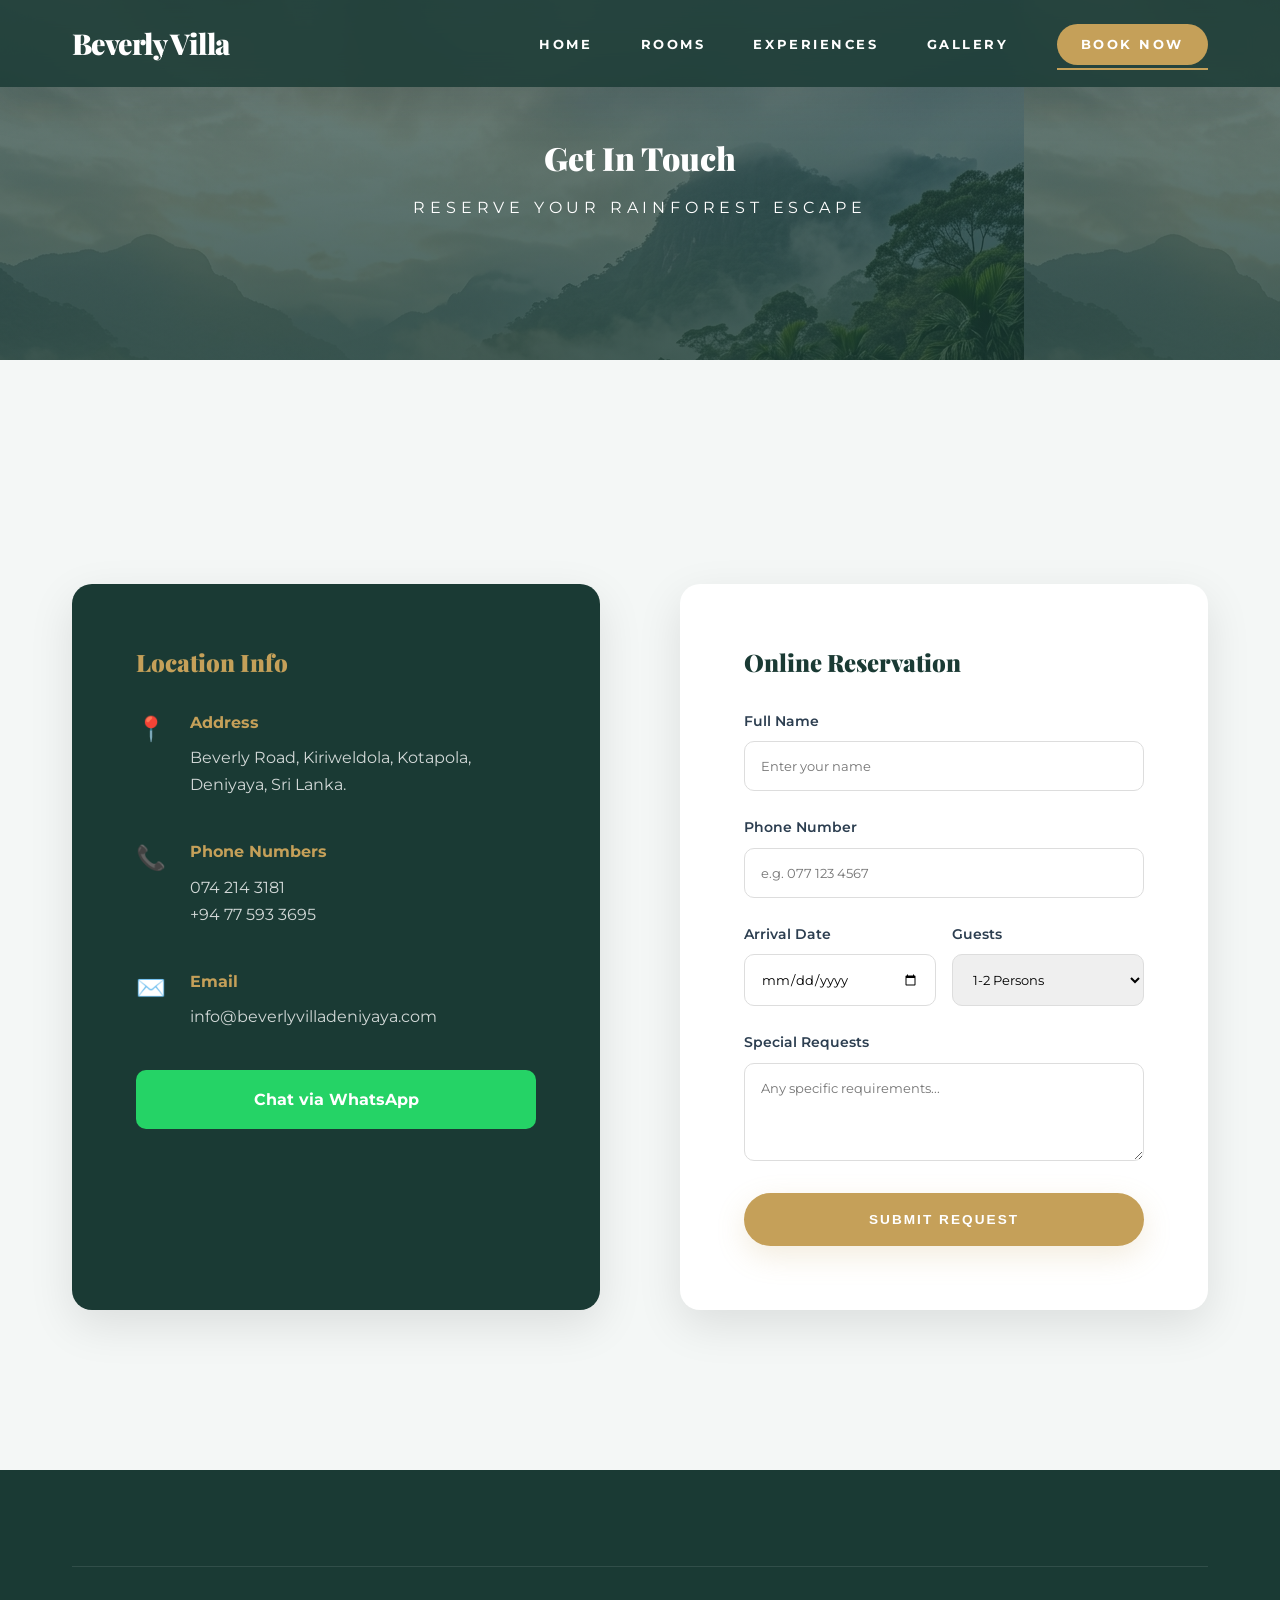
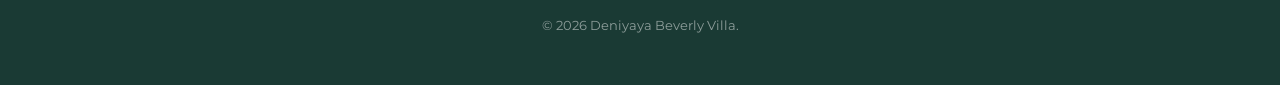
==== contact.html @ 6ed85431 "Initial commit: Supiri premium version of Beverly Villa website" ====
<!DOCTYPE html>
<html lang="en">
<head>
  <meta charset="UTF-8">
  <meta name="viewport" content="width=device-width, initial-scale=1.0">
  <title>Contact & Reservations — Deniyaya Beverly Villa</title>
  <link rel="stylesheet" href="style.css">
  <style>
    .contact-grid {
      display: grid;
      grid-template-columns: 1fr 1fr;
      gap: 5rem;
      margin-top: 4rem;
    }
    .contact-info-card {
      background: var(--forest);
      color: var(--white);
      padding: 4rem;
      border-radius: 20px;
      box-shadow: var(--shadow);
    }
    .info-item {
      margin-bottom: 2.5rem;
      display: flex;
      gap: 1.5rem;
      align-items: flex-start;
    }
    .info-icon {
      font-size: 1.5rem;
      color: var(--gold);
    }
    .info-text h4 { margin-bottom: 0.5rem; color: var(--gold); }
    .info-text p { opacity: 0.8; }
    
    .reservation-form {
      background: var(--white);
      padding: 4rem;
      border-radius: 20px;
      box-shadow: var(--shadow);
    }
    .form-group { margin-bottom: 1.5rem; }
    .form-group label {
      display: block;
      margin-bottom: 0.5rem;
      font-weight: 600;
      font-size: 0.9rem;
      color: var(--text);
    }
    .form-control {
      width: 100%;
      padding: 1rem;
      border: 1px solid #ddd;
      border-radius: 10px;
      font-family: inherit;
      transition: var(--transition);
    }
    .form-control:focus {
      outline: none;
      border-color: var(--gold);
      box-shadow: 0 0 10px rgba(197,160,89,0.1);
    }
    .whatsapp-btn {
      display: flex;
      align-items: center;
      justify-content: center;
      gap: 1rem;
      background: #25D366;
      color: white;
      padding: 1rem;
      border-radius: 10px;
      margin-top: 2rem;
      font-weight: 700;
    }
    @media (max-width: 992px) {
      .contact-grid { grid-template-columns: 1fr; }
    }
  </style>
</head>
<body>

  <!-- NAVIGATION -->
  <nav class="navbar scrolled">
    <div class="container nav-content">
      <a href="index.html" class="logo">
        <span>Beverly Villa</span>
      </a>
      <ul class="nav-links">
        <li><a href="index.html">Home</a></li>
        <li><a href="rooms.html">Rooms</a></li>
        <li><a href="experiences.html">Experiences</a></li>
        <li><a href="gallery.html">Gallery</a></li>
        <li><a href="contact.html" class="active nav-cta">Book Now</a></li>
      </ul>
    </div>
  </nav>

  <header class="inner-hero" style="background: linear-gradient(rgba(26,58,52,0.6), rgba(26,58,52,0.8)), url('assets/hero.png'); height: 40vh; display: flex; align-items: center; justify-content: center; color: white;">
    <div class="container" style="text-align: center;">
      <h1>Get In Touch</h1>
      <p style="text-transform: uppercase; letter-spacing: 0.3em; margin-top: 1rem;">Reserve Your Rainforest Escape</p>
    </div>
  </header>

  <section class="section">
    <div class="container">
      <div class="contact-grid">
        
        <div class="contact-info-card">
          <h2 style="margin-bottom: 2rem; color: var(--gold);">Location Info</h2>
          <div class="info-item">
            <div class="info-icon">📍</div>
            <div class="info-text">
              <h4>Address</h4>
              <p>Beverly Road, Kiriweldola, Kotapola, Deniyaya, Sri Lanka.</p>
            </div>
          </div>
          <div class="info-item">
            <div class="info-icon">📞</div>
            <div class="info-text">
              <h4>Phone Numbers</h4>
              <p>074 214 3181</p>
              <p>+94 77 593 3695</p>
            </div>
          </div>
          <div class="info-item">
            <div class="info-icon">✉️</div>
            <div class="info-text">
              <h4>Email</h4>
              <p>info@beverlyvilladeniyaya.com</p>
            </div>
          </div>
          <a href="https://wa.me/94775933695" class="whatsapp-btn">
             Chat via WhatsApp
          </a>
        </div>

        <div class="reservation-form">
          <h2 style="margin-bottom: 2rem; color: var(--forest);">Online Reservation</h2>
          <form onsubmit="event.preventDefault(); alert('Booking request sent! We will contact you soon.');">
            <div class="form-group">
              <label>Full Name</label>
              <input type="text" class="form-control" placeholder="Enter your name" required>
            </div>
            <div class="form-group">
              <label>Phone Number</label>
              <input type="tel" class="form-control" placeholder="e.g. 077 123 4567" required>
            </div>
            <div style="display: grid; grid-template-columns: 1fr 1fr; gap: 1rem;">
              <div class="form-group">
                <label>Arrival Date</label>
                <input type="date" class="form-control" required>
              </div>
              <div class="form-group">
                <label>Guests</label>
                <select class="form-control">
                  <option>1-2 Persons</option>
                  <option>3-5 Persons</option>
                  <option>6-10 Persons</option>
                  <option>10+ Persons (Full Villa)</option>
                </select>
              </div>
            </div>
            <div class="form-group">
              <label>Special Requests</label>
              <textarea class="form-control" rows="4" placeholder="Any specific requirements..."></textarea>
            </div>
            <button type="submit" class="btn" style="width: 100%; border: none; cursor: pointer;">Submit Request</button>
          </form>
        </div>

      </div>
    </div>
  </section>

  <!-- FOOTER -->
  <footer>
    <div class="container">
      <div class="footer-bottom">
        &copy; 2026 Deniyaya Beverly Villa.
      </div>
    </div>
  </footer>

</body>
</html>
---- style.css ----
@import url('https://fonts.googleapis.com/css2?family=Montserrat:wght@300;400;600;700&family=Playfair+Display:wght@700;900&display=swap');

:root {
  --forest: #1A3A34;
  --forest-light: #2D5A51;
  --forest-dark: #0F231F;
  --gold: #C5A059;
  --gold-light: #D4B67E;
  --mist: #F4F7F6;
  --text: #2C3E50;
  --text-muted: #7F8C8D;
  --white: #FFFFFF;
  --glass: rgba(255, 255, 255, 0.1);
  --glass-dark: rgba(26, 58, 52, 0.85);
  --shadow: 0 15px 45px rgba(0,0,0,0.1);
  --shadow-gold: 0 10px 30px rgba(197,160,89,0.2);
  --transition: all 0.5s cubic-bezier(0.4, 0, 0.2, 1);
}

html {
  scroll-behavior: smooth;
}

/* ── PRELOADER ── */
#preloader {
  position: fixed;
  inset: 0;
  background: var(--forest-dark);
  z-index: 9999;
  display: flex;
  align-items: center;
  justify-content: center;
  transition: opacity 0.8s ease;
}

#preloader.fade-out {
  opacity: 0;
  pointer-events: none;
}

.loader-content { text-align: center; }
.loader-logo {
  font-family: 'Playfair Display', serif;
  font-size: 2.5rem;
  color: var(--gold);
  margin-bottom: 2rem;
  letter-spacing: 0.2em;
}

.loader-bar {
  width: 200px;
  height: 2px;
  background: rgba(197,160,89,0.1);
  margin: 0 auto;
  position: relative;
  overflow: hidden;
}

.loader-bar span {
  position: absolute;
  top: 0;
  left: -100%;
  width: 100%;
  height: 100%;
  background: var(--gold);
  animation: loading 2s infinite;
}

@keyframes loading {
  0% { left: -100%; }
  100% { left: 100%; }
}

/* ── CUSTOM CURSOR ── */
#cursor {
  width: 10px;
  height: 10px;
  background: var(--gold);
  border-radius: 50%;
  position: fixed;
  pointer-events: none;
  z-index: 10000;
  transition: transform 0.1s;
}

#cursor-blur {
  width: 400px;
  height: 400px;
  background: radial-gradient(circle, rgba(197,160,89,0.05) 0%, transparent 70%);
  position: fixed;
  pointer-events: none;
  z-index: 9998;
  transform: translate(-50%, -50%);
}

/* ── CUSTOM SCROLLBAR ── */
::-webkit-scrollbar { width: 10px; }
::-webkit-scrollbar-track { background: var(--mist); }
::-webkit-scrollbar-thumb { background: var(--gold); border-radius: 10px; border: 3px solid var(--mist); }
::-webkit-scrollbar-thumb:hover { background: var(--forest); }

* {
  margin: 0;
  padding: 0;
  box-sizing: border-box;
}

body {
  font-family: 'Montserrat', sans-serif;
  color: var(--text);
  background-color: var(--mist);
  line-height: 1.7;
  overflow-x: hidden;
}

h1, h2, h3 {
  font-family: 'Playfair Display', serif;
  font-weight: 900;
  line-height: 1.2;
}

a {
  text-decoration: none;
  color: inherit;
  transition: var(--transition);
}

ul { list-style: none; }

img { max-width: 100%; display: block; }

.container {
  max-width: 1200px;
  margin: 0 auto;
  padding: 0 2rem;
}

/* ── NAVIGATION ── */
.navbar {
  position: fixed;
  top: 0;
  left: 0;
  width: 100%;
  padding: 2rem 0;
  z-index: 1000;
  transition: var(--transition);
}

.navbar.scrolled {
  background: var(--glass-dark);
  backdrop-filter: blur(15px);
  padding: 1.2rem 0;
  box-shadow: var(--shadow);
}

.nav-content {
  display: flex;
  justify-content: space-between;
  align-items: center;
}

.logo {
  font-family: 'Playfair Display', serif;
  font-size: 1.8rem;
  font-weight: 900;
  color: var(--white);
  display: flex;
  align-items: center;
  gap: 0.8rem;
  letter-spacing: -0.02em;
}

.nav-links {
  display: flex;
  gap: 3rem;
  align-items: center;
}

.nav-links a {
  font-size: 0.8rem;
  font-weight: 700;
  text-transform: uppercase;
  letter-spacing: 0.2em;
  color: var(--white);
  position: relative;
}

.nav-links a::after {
  content: '';
  position: absolute;
  bottom: -5px;
  left: 0;
  width: 0;
  height: 2px;
  background: var(--gold);
  transition: var(--transition);
}

.nav-links a:hover::after,
.nav-links a.active::after {
  width: 100%;
}

.nav-cta {
  background: var(--gold);
  color: var(--white) !important;
  padding: 0.8rem 1.5rem;
  border-radius: 50px;
  font-size: 0.8rem !important;
}

/* ── HERO ── */
.hero {
  height: 100vh;
  display: flex;
  align-items: center;
  justify-content: center;
  text-align: center;
  color: var(--white);
  position: relative;
  overflow: hidden;
}

.hero-bg {
  position: absolute;
  top: 0;
  left: 0;
  width: 100%;
  height: 100%;
  background: linear-gradient(rgba(26,58,52,0.4), rgba(26,58,52,0.6)), url('assets/hero.png');
  background-size: cover;
  background-position: center;
  z-index: -1;
  transform: scale(1.1);
  transition: transform 10s linear;
}

.hero:hover .hero-bg { transform: scale(1); }

.hero-content h1 {
  font-size: clamp(3rem, 8vw, 6rem);
  margin-bottom: 1rem;
}

.hero-content p {
  font-size: 1.2rem;
  letter-spacing: 0.3em;
  text-transform: uppercase;
  margin-bottom: 2.5rem;
  font-weight: 300;
}

/* ── MOBILE MENU ── */
.menu-toggle {
  display: none;
  flex-direction: column;
  gap: 6px;
  cursor: pointer;
  z-index: 1100;
}

.menu-toggle span {
  display: block;
  width: 30px;
  height: 2px;
  background: var(--white);
  transition: var(--transition);
}

.menu-toggle.active span:nth-child(1) { transform: rotate(45deg) translate(5px, 6px); }
.menu-toggle.active span:nth-child(2) { opacity: 0; }
.menu-toggle.active span:nth-child(3) { transform: rotate(-45deg) translate(5px, -6px); }

.mobile-overlay {
  position: fixed;
  inset: 0;
  background: var(--forest-dark);
  z-index: 1050;
  display: flex;
  align-items: center;
  justify-content: center;
  opacity: 0;
  visibility: hidden;
  transition: var(--transition);
}

.mobile-overlay.active {
  opacity: 1;
  visibility: visible;
}

.mobile-links {
  list-style: none;
  text-align: center;
}

.mobile-links li {
  margin: 2rem 0;
  transform: translateY(20px);
  opacity: 0;
  transition: all 0.5s ease;
}

.mobile-overlay.active .mobile-links li {
  transform: translateY(0);
  opacity: 1;
}

.mobile-links a {
  font-family: 'Playfair Display', serif;
  font-size: 2.5rem;
  color: var(--white);
  text-decoration: none;
}

.no-scroll { overflow: hidden; }

.btn {
  display: inline-block;
  padding: 1.2rem 3.5rem;
  background: var(--gold);
  color: var(--white);
  border-radius: 50px;
  font-weight: 700;
  letter-spacing: 0.15em;
  text-transform: uppercase;
  font-size: 0.85rem;
  box-shadow: var(--shadow-gold);
  position: relative;
  overflow: hidden;
  z-index: 1;
  cursor: pointer;
}

.btn::after {
  content: '';
  position: absolute;
  top: 0;
  left: 0;
  width: 0%;
  height: 100%;
  background: var(--forest);
  z-index: -1;
  transition: var(--transition);
}

.btn:hover {
  color: var(--white);
  transform: translateY(-3px);
  box-shadow: 0 15px 40px rgba(197,160,89,0.4);
}

.btn:hover::after {
  width: 100%;
}

/* ── SECTIONS ── */
.section {
  padding: 10rem 0;
  position: relative;
}

.section-header {
  text-align: center;
  margin-bottom: 6rem;
}

.section-label {
  display: block;
  font-size: 0.85rem;
  color: var(--gold);
  text-transform: uppercase;
  letter-spacing: 0.5em;
  margin-bottom: 1.5rem;
  font-weight: 700;
}

.section-title {
  font-size: clamp(2.5rem, 5vw, 4rem);
  color: var(--forest);
  margin-bottom: 2rem;
}

/* ── REVEAL ANIMATION ── */
.reveal {
  opacity: 0;
  transform: translateY(30px);
  transition: all 0.8s ease-out;
}

.reveal.active {
  opacity: 1;
  transform: translateY(0);
}

.reveal-left {
  opacity: 0;
  transform: translateX(-50px);
  transition: all 0.8s ease-out;
}

.reveal-left.active {
  opacity: 1;
  transform: translateX(0);
}

.reveal-right {
  opacity: 0;
  transform: translateX(50px);
  transition: all 0.8s ease-out;
}

.reveal-right.active {
  opacity: 1;
  transform: translateX(0);
}

/* ── ABOUT ── */
.about-grid {
  display: grid;
  grid-template-columns: 1fr 1fr;
  gap: 5rem;
  align-items: center;
}

.about-img {
  position: relative;
  border-radius: 20px;
  overflow: hidden;
  box-shadow: var(--shadow);
}

.about-text h3 {
  font-size: 2rem;
  margin-bottom: 1.5rem;
  color: var(--forest);
}

.about-text p {
  margin-bottom: 2rem;
  color: var(--text-muted);
}

/* ── FEATURES ── */
.features-grid {
  display: grid;
  grid-template-columns: repeat(3, 1fr);
  gap: 2.5rem;
}

.feature-card {
  background: var(--white);
  padding: 3rem;
  border-radius: 20px;
  text-align: center;
  transition: var(--transition);
  box-shadow: 0 5px 20px rgba(0,0,0,0.05);
}

.feature-card:hover {
  transform: translateY(-15px);
  box-shadow: var(--shadow);
}

.feature-icon {
  font-size: 3rem;
  color: var(--gold);
  margin-bottom: 1.5rem;
}

/* ── FOOTER ── */
footer {
  background: var(--forest);
  color: var(--white);
  padding: 6rem 0 3rem;
}

.footer-grid {
  display: grid;
  grid-template-columns: 2fr 1fr 1fr 1fr;
  gap: 4rem;
  margin-bottom: 4rem;
}

.footer-logo {
  font-family: 'Playfair Display', serif;
  font-size: 2rem;
  margin-bottom: 1.5rem;
}

.footer-links h4 {
  margin-bottom: 1.5rem;
  font-size: 1.1rem;
}

.footer-links li { margin-bottom: 0.8rem; }
.footer-links a { color: rgba(255,255,255,0.7); font-size: 0.9rem; }
.footer-links a:hover { color: var(--gold); }

.footer-bottom {
  padding-top: 3rem;
  border-top: 1px solid rgba(255,255,255,0.1);
  text-align: center;
  font-size: 0.8rem;
  color: rgba(255,255,255,0.5);
}

/* ── FLOATING BUTTONS ── */
.floating-btns {
  position: fixed;
  bottom: 2rem;
  right: 2rem;
  display: flex;
  flex-direction: column;
  gap: 1rem;
  z-index: 1000;
}

.float-btn {
  width: 55px;
  height: 55px;
  border-radius: 50%;
  display: flex;
  align-items: center;
  justify-content: center;
  color: white;
  font-size: 1.5rem;
  box-shadow: 0 10px 25px rgba(0,0,0,0.2);
  transition: var(--transition);
}

.float-btn:hover {
  transform: scale(1.1) translateY(-5px);
}

.float-whatsapp { background: #25D366; }
.float-top { 
  background: var(--gold); 
  opacity: 0; 
  visibility: hidden; 
  cursor: pointer;
}
.float-top.visible { opacity: 1; visibility: visible; }

/* ── RESPONSIVE ── */
@media (max-width: 1024px) {
  .about-grid { grid-template-columns: 1fr; gap: 3rem; }
  .nav-links { display: none; }
  .menu-toggle { display: flex; }
  .section { padding: 6rem 0; }
  .hero-content h1 { font-size: 3.5rem; }
}

@media (max-width: 768px) {
  .features-grid { grid-template-columns: 1fr; }
  .footer-grid { grid-template-columns: 1fr; }
}

.cursor-type {
  display: inline-block;
  background: var(--gold);
  width: 3px;
  height: 1em;
  margin-left: 5px;
  animation: blink 0.7s infinite;
  vertical-align: middle;
}

@keyframes blink {
  0%, 100% { opacity: 1; }
  50% { opacity: 0; }
}
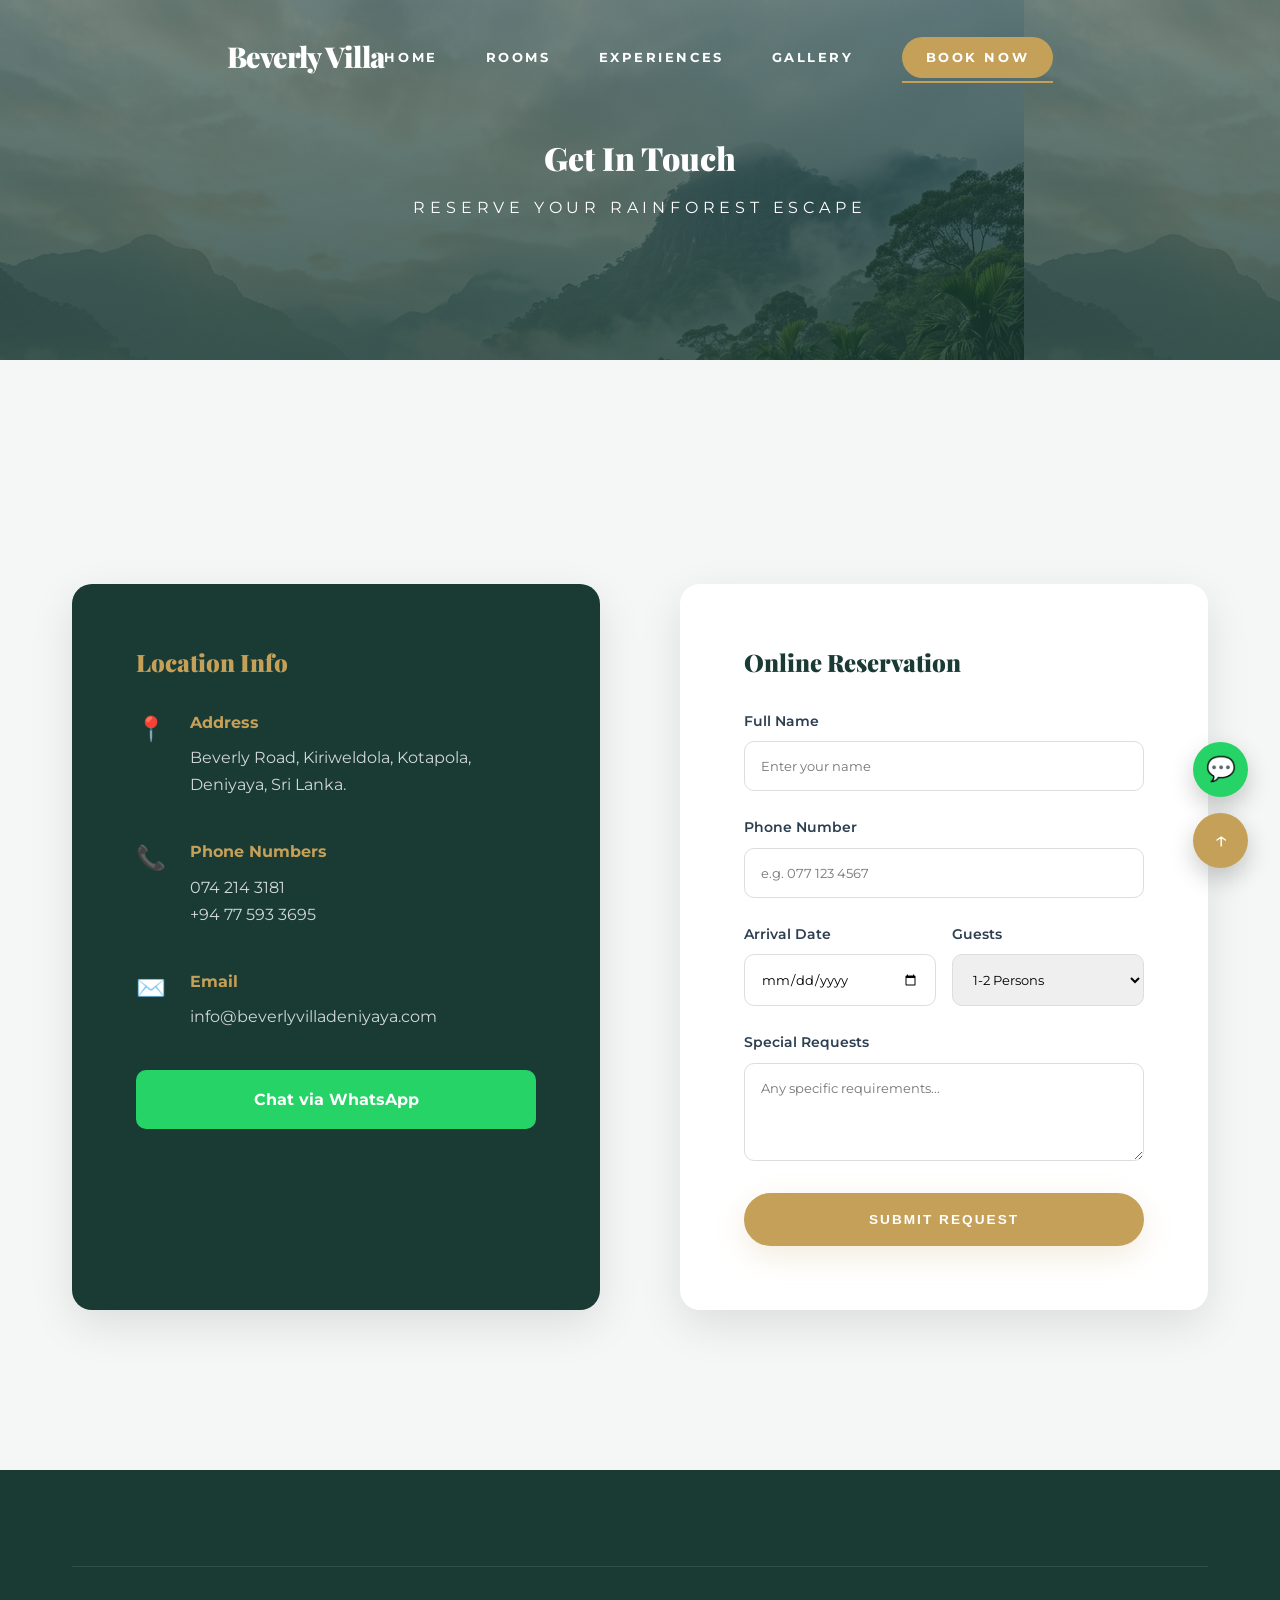
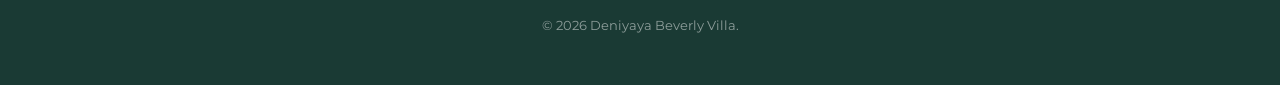
==== commit e40ac968: "Fix: hamburger mobile nav on all pages, unified script.js, hero height increase" ====
--- a/contact.html
+++ b/contact.html
@@ -81,9 +81,11 @@
   <!-- NAVIGATION -->
   <nav class="navbar scrolled">
     <div class="container nav-content">
-      <a href="index.html" class="logo">
-        <span>Beverly Villa</span>
-      </a>
+    <div class="container nav-content">
+      <a href="index.html" class="logo"><span>Beverly Villa</span></a>
+      <div class="hamburger">
+        <span></span><span></span><span></span>
+      </div>
       <ul class="nav-links">
         <li><a href="index.html">Home</a></li>
         <li><a href="rooms.html">Rooms</a></li>
@@ -180,6 +182,11 @@
       </div>
     </div>
   </footer>
+  <div class="floating-btns">
+    <a href="https://wa.me/94775933695" class="float-btn float-whatsapp" title="WhatsApp">💬</a>
+    <div class="float-btn float-top" onclick="scrollToTop()">↑</div>
+  </div>
 
+  <script src="script.js"></script>
 </body>
 </html>
--- a/style.css
+++ b/style.css
@@ -151,6 +151,7 @@
   backdrop-filter: blur(15px);
   padding: 1.2rem 0;
   box-shadow: var(--shadow);
+  border-bottom: 1px solid rgba(197, 160, 89, 0.2);
 }
 
 .nav-content {
@@ -201,6 +202,29 @@
   width: 100%;
 }
 
+.hamburger {
+  display: none;
+  flex-direction: column;
+  gap: 6px;
+  cursor: pointer;
+  padding: 5px;
+  z-index: 1100;
+  flex-shrink: 0;
+}
+
+.hamburger span {
+  display: block;
+  width: 28px;
+  height: 2px;
+  background: var(--gold);
+  border-radius: 2px;
+  transition: all 0.35s ease;
+}
+
+.hamburger.active span:nth-child(1) { transform: rotate(45deg) translate(6px, 6px); }
+.hamburger.active span:nth-child(2) { opacity: 0; transform: scaleX(0); }
+.hamburger.active span:nth-child(3) { transform: rotate(-45deg) translate(6px, -6px); }
+
 .nav-cta {
   background: var(--gold);
   color: var(--white) !important;
@@ -212,6 +236,7 @@
 /* ── HERO ── */
 .hero {
   height: 100vh;
+  min-height: 800px;
   display: flex;
   align-items: center;
   justify-content: center;
@@ -545,15 +570,50 @@
 /* ── RESPONSIVE ── */
 @media (max-width: 1024px) {
   .about-grid { grid-template-columns: 1fr; gap: 3rem; }
-  .nav-links { display: none; }
-  .menu-toggle { display: flex; }
+  .navbar { padding: 1rem 2rem; }
+
+  /* Hide desktop nav links */
+  .nav-links {
+    display: flex !important;
+    position: fixed;
+    top: 0;
+    right: -100%;
+    width: min(300px, 80vw);
+    height: 100vh;
+    background: var(--forest-dark);
+    flex-direction: column;
+    justify-content: center;
+    padding: 8rem 3rem;
+    gap: 2rem;
+    transition: right 0.45s cubic-bezier(0.77, 0.2, 0.05, 1.0);
+    box-shadow: -10px 0 40px rgba(0,0,0,0.5);
+    z-index: 1050;
+    overflow-y: auto;
+  }
+
+  .nav-links li { list-style: none; }
+
+  .nav-links a {
+    font-size: 1.1rem;
+    color: var(--white);
+    display: block;
+    padding: 0.5rem 0;
+    border-bottom: 1px solid rgba(255,255,255,0.08);
+  }
+
+  .nav-links.active { right: 0; }
+
+  /* Show hamburger */
+  .hamburger { display: flex !important; }
+
   .section { padding: 6rem 0; }
-  .hero-content h1 { font-size: 3.5rem; }
 }
 
 @media (max-width: 768px) {
   .features-grid { grid-template-columns: 1fr; }
-  .footer-grid { grid-template-columns: 1fr; }
+  .footer-grid { grid-template-columns: 1fr; gap: 2rem; }
+  .hero { min-height: 700px; }
+  .about-grid { grid-template-columns: 1fr !important; }
 }
 
 .cursor-type {
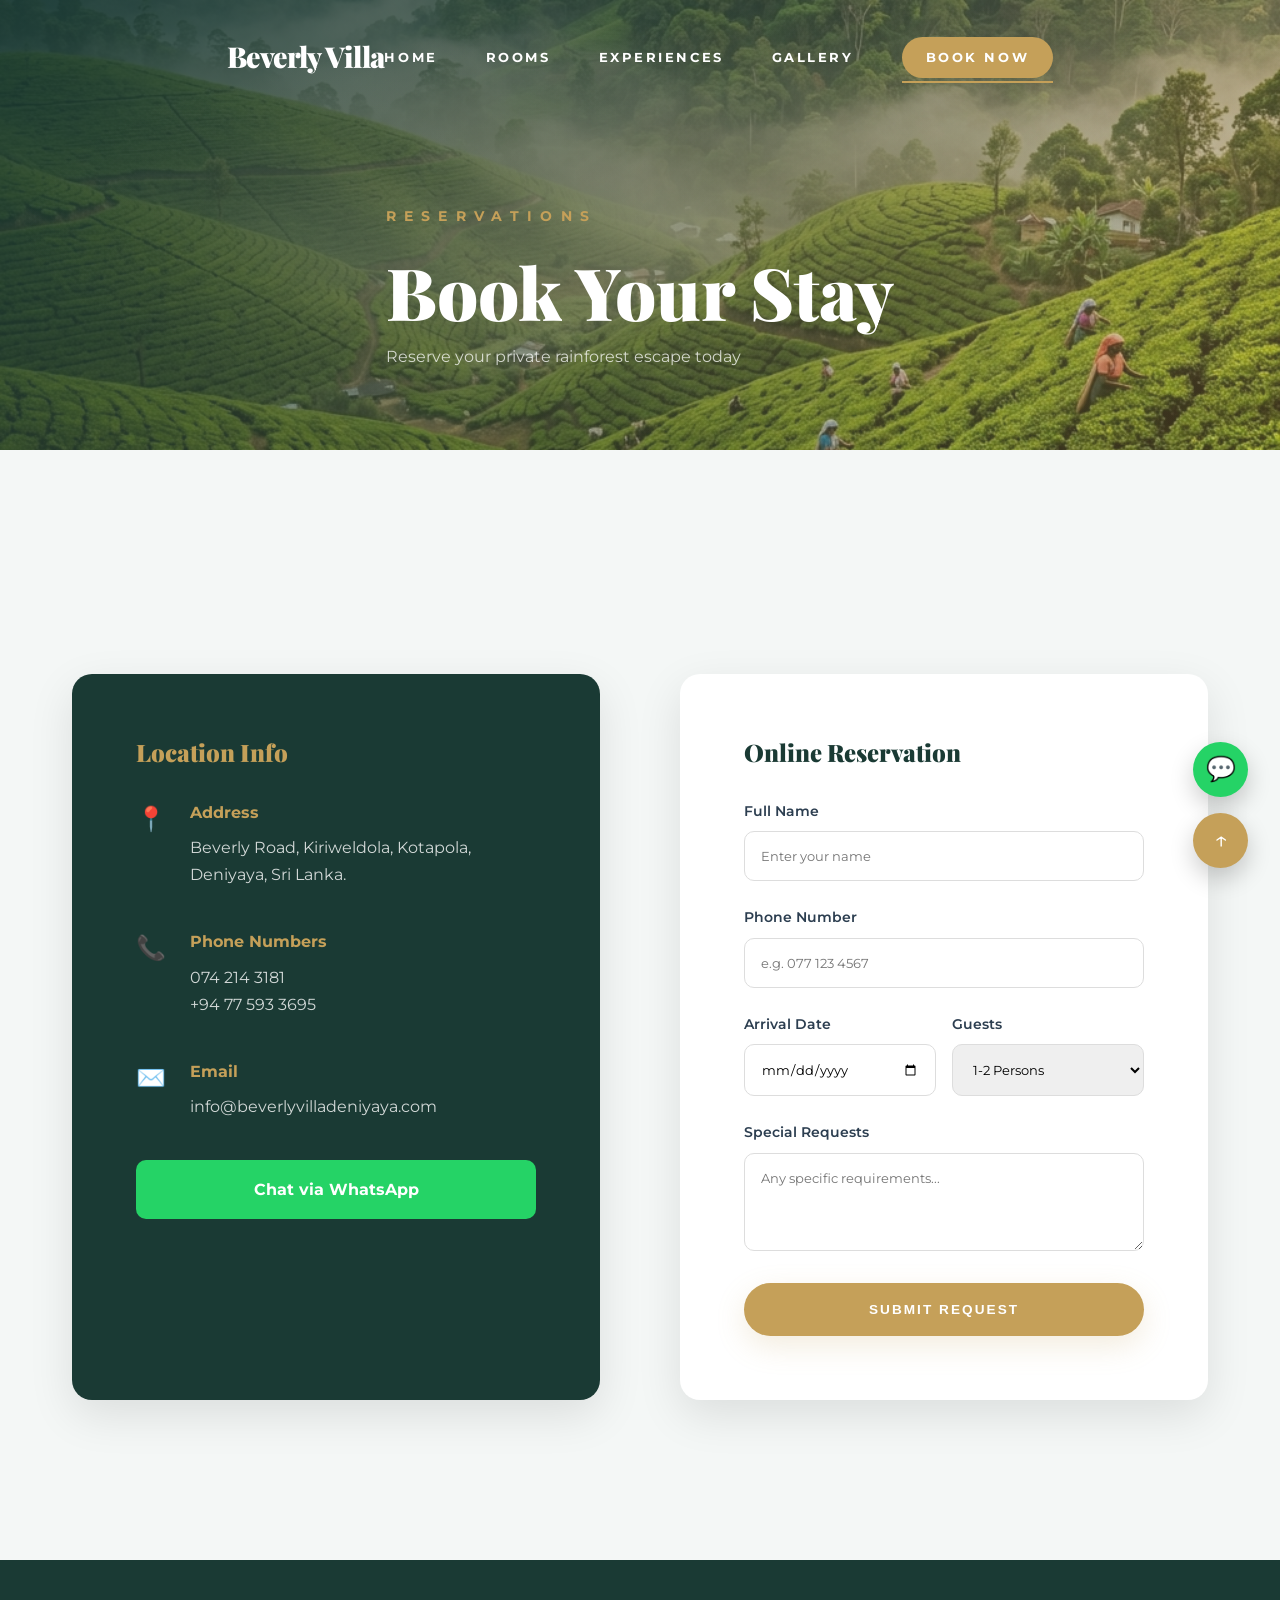
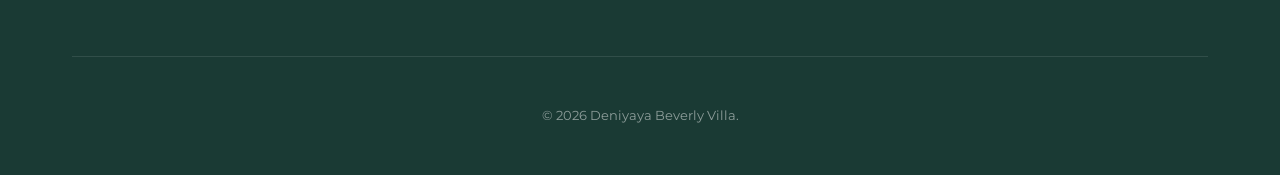
==== commit 6f7d753f: "Distinct hero designs: Gallery (dark grid) vs Contact (gold-warm tea estate)" ====
--- a/contact.html
+++ b/contact.html
@@ -96,10 +96,25 @@
     </div>
   </nav>
 
-  <header class="inner-hero" style="background: linear-gradient(rgba(26,58,52,0.6), rgba(26,58,52,0.8)), url('assets/hero.png'); height: 40vh; display: flex; align-items: center; justify-content: center; color: white;">
-    <div class="container" style="text-align: center;">
-      <h1>Get In Touch</h1>
-      <p style="text-transform: uppercase; letter-spacing: 0.3em; margin-top: 1rem;">Reserve Your Rainforest Escape</p>
+  <header style="
+    height: 50vh;
+    min-height: 320px;
+    background: linear-gradient(135deg, rgba(26,58,52,0.9) 0%, rgba(197,160,89,0.3) 100%), url('assets/tea.png');
+    background-size: cover;
+    background-position: center;
+    display: flex;
+    align-items: flex-end;
+    padding-bottom: 5rem;
+    padding-top: 80px;
+    color: white;
+    position: relative;
+    overflow: hidden;
+  ">
+    <div style="position:absolute;inset:0;background:radial-gradient(ellipse at 70% 50%,rgba(197,160,89,0.15) 0%,transparent 70%);"></div>
+    <div class="container" style="position:relative;z-index:1;">
+      <span class="section-label" style="color:var(--gold);letter-spacing:0.6em;">RESERVATIONS</span>
+      <h1 style="font-size:clamp(2.5rem,6vw,4.5rem);margin-top:1rem;line-height:1.1;">Book Your Stay</h1>
+      <p style="opacity:0.75;margin-top:0.75rem;font-size:1rem;">Reserve your private rainforest escape today</p>
     </div>
   </header>
 
